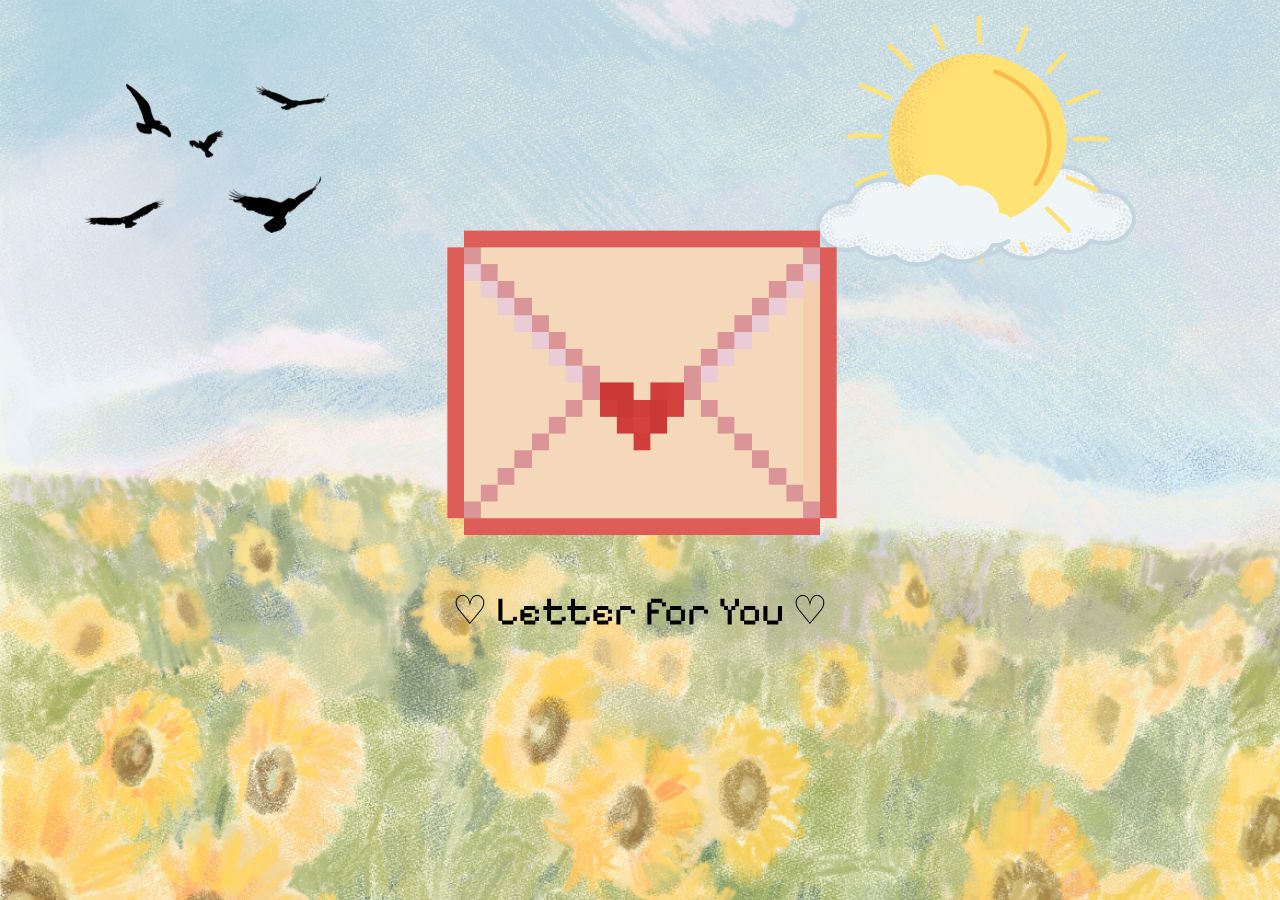
==== index.html @ 55071cb4 "Add files via upload" ====
<!doctype html>
<html lang="en">
  <head>
    <meta charset="UTF-8" />
    <link rel="stylesheet" href="style.css" />
    <title>Valentine Letter</title>
    <meta name="viewport" content="width=device-width, initial-scale=1.0" />

    <link rel="preconnect" href="https://fonts.googleapis.com" />
    <link rel="preconnect" href="https://fonts.gstatic.com" crossorigin />
    <link
      href="https://fonts.googleapis.com/css2?family=Aldrich&family=Pixelify+Sans:wght@400..700&display=swap"
      rel="stylesheet"
    />
    <title>Document</title>
  </head>
  <body>
    <!-- Envelope Screen -->
    <div id="envelope-container">
      <img src="envelope.png" alt="Envelope" id="envelope" />
      <p>♡ Letter for You ♡</p>
    </div>

    <!-- Letter Screen -->
    <div id="letter-container">
      <div class="letter-window">
        <h1 id="letter-title">Will you be my Bibi?</h1>

        <img src="cat_heart.gif" class="cat" id="letter-cat" />

        <div class="buttons" id="letter-buttons">
          <img src="yes.png" class="btn yes-btn" alt="Yes" />

          <div class="no-wrapper">
            <img src="no.png" class="btn no-btn" alt="No" />
          </div>
        </div>

        <p id="final-text" class="final-text" style="display: none">
          <strong>Love U naa:</strong> ขอบคุณเธอที่เข้ามาเป็นเรื่องดีๆในชีวิตเค้า ขอบคุณที่ทำให้เค้ามีความสุขในทุกๆวัน 
          ทำให้เค้าได้ยิ้ม ทำให้เค้าได้หัวเราะ อยู่กับเค้าไปนานๆนะ
        </p>
        <audio id="loveSong" src="loveubibi.mp3"></audio>

      </div>
    </div>
    <script src="script.js"></script>
  </body>
</html>
---- style.css ----
body {
    margin: 0;
    height: 100vh;
    display: flex;
    justify-content: center;
    align-items: center;
    background-image: url("sunflower.png");
    font-family: "Pixelify Sans", sans-serif;
}

/* Envelope Screen */
#envelope-container {
    text-align: center;
    cursor:pointer;
}

@keyframes pulse {
    0% {
        transform:scale(1);
    }
    50% {
        transform: scale(1.1);
    }
    100% {
        transform: scale(1);
    }
}

#envelope{
    width: 400px;
    animation: pulse 1.5s infinite;
    cursor: pointer;
}

#letter-container{
    display: none;
    position:fixed;
    inset: 0;
    justify-content: center;
    align-items: center;
}

.letter-window{
    width: 90vw;
    max-width: 800px;
    aspect-ratio: 3/2;
    padding: 20px 20px 0 20px;
    display: flex;
    flex-direction: column;
    justify-content: center;
    align-items: center;
    text-align: center;
    background-image: url("willu.png");
    background-size: contain;
    background-repeat: no-repeat;
    background-position: center;
    border-radius: 12px;
    gap: 1px;
    padding-top: 180px;
    margin-top: 50px;
    transform: scale(1.2);
    opacity: 0;
    transition: transform 0.6s ease, opacity 0.6s ease;
}

.letter-window.open {
    transform: scale(1);
    opacity: 1;
}

h1 {
    font-size: 30px;
    margin:0;
}

p {
    font-size: 40px;
}

/* Cat */

.cat {
    width: 250px;
    margin: 10px 0;
    transition: width 0.4s ease;
}

.letter-window.final .cat {
    width: 180px;
    margin-top: 40px;
}

/* buttons */
.buttons {
    display: flex;
    justify-content: center;
    gap: 30px;
    position: relative;
}

.no-wrapper{
    position:relative;
}

.btn {
    width: 120px;
    cursor: pointer;
    user-select: none;
}

.yes-btn,
.no-btn {
width: 120px;
margin-top: 20px;
height: auto;
display: inline-block;
}

.yes-btn {
    position: relative;
    margin-top: 20px;
    z-index: 2;
    transform-origin: center center;
    transition: transform 0.3s ease;
}

.no-btn {
    z-index: 1;
    position: relative;
    transition: transform 0.15s ease;
}

.final-text{
    font-size: 22px;
    margin-top: 80px;
    line-height: 1.4;
    text-align: center;
    display: inline-block;
    padding: 10px 20px;
    background-color: rgba(255,240,240,0.5);
    border-radius: 12px;
}
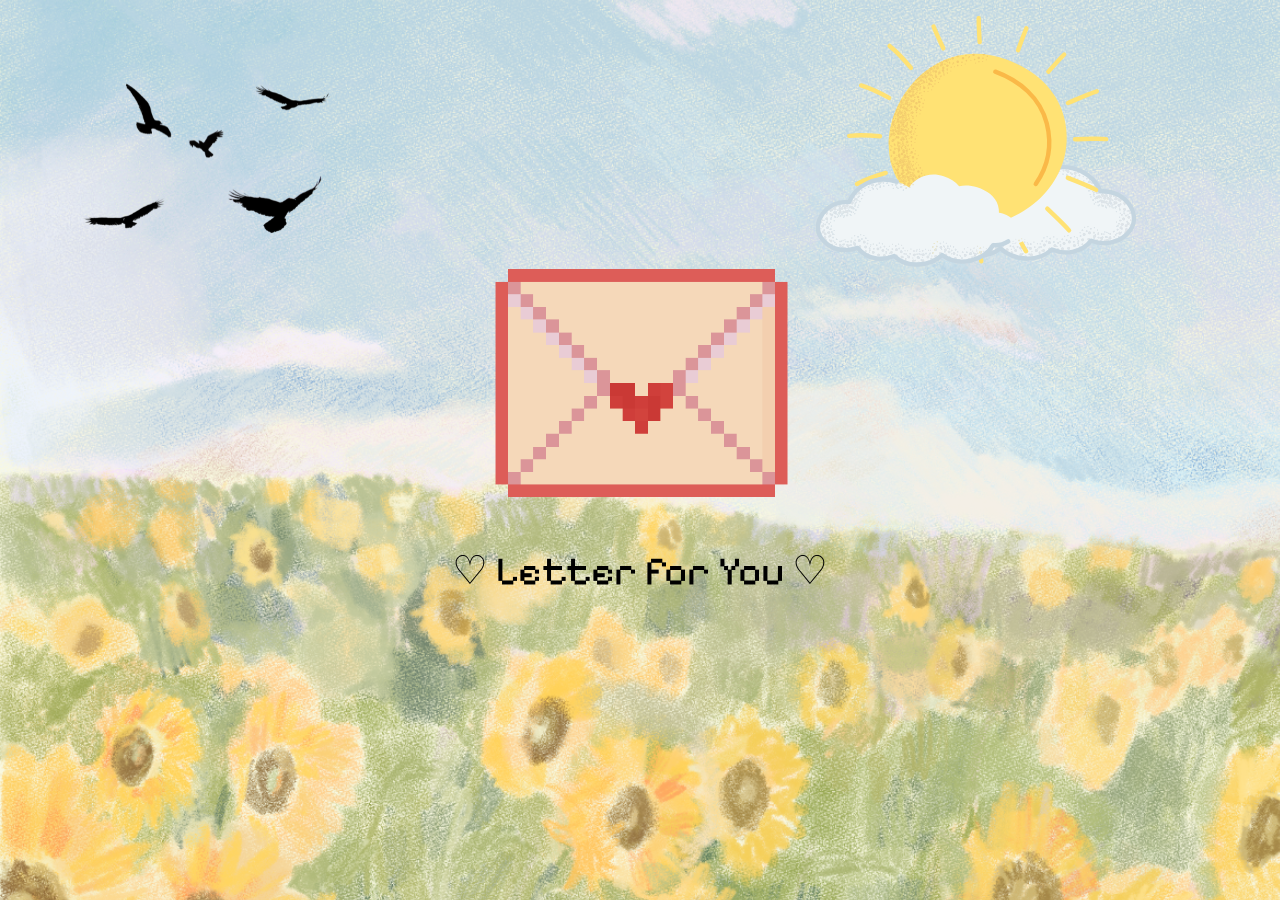
==== commit 555f8133: "Add files via upload" ====
--- a/index.html
+++ b/index.html
@@ -3,7 +3,7 @@
   <head>
     <meta charset="UTF-8" />
     <link rel="stylesheet" href="style.css" />
-    <title>Valentine Letter</title>
+    <title>Will U be my Bibi?</title>
     <meta name="viewport" content="width=device-width, initial-scale=1.0" />
 
     <link rel="preconnect" href="https://fonts.googleapis.com" />
@@ -38,10 +38,10 @@
 
         <p id="final-text" class="final-text" style="display: none">
           <strong>Love U naa:</strong> ขอบคุณเธอที่เข้ามาเป็นเรื่องดีๆในชีวิตเค้า ขอบคุณที่ทำให้เค้ามีความสุขในทุกๆวัน 
-          ทำให้เค้าได้ยิ้ม ทำให้เค้าได้หัวเราะ อยู่กับเค้าไปนานๆนะ
+          ทำให้เค้าได้ยิ้ม ทำให้เค้าได้หัวเราะ เค้าอาจจะไม่ได้เก่งเรื่องความรักมาก แต่เค้าจะตั้งใจรักเธอให้ดีที่สุด 
         </p>
         <audio id="loveSong" src="loveubibi.mp3"></audio>
-
+        
       </div>
     </div>
     <script src="script.js"></script>
--- a/style.css
+++ b/style.css
@@ -27,7 +27,7 @@
 }
 
 #envelope{
-    width: 400px;
+    width: 300px;
     animation: pulse 1.5s infinite;
     cursor: pointer;
 }
@@ -50,7 +50,6 @@
     justify-content: center;
     align-items: center;
     text-align: center;
-    background-image: url("willu.png");
     background-size: contain;
     background-repeat: no-repeat;
     background-position: center;
@@ -110,15 +109,13 @@
 
 .yes-btn,
 .no-btn {
-width: 120px;
-margin-top: 20px;
+width: 100px;
 height: auto;
 display: inline-block;
 }
 
 .yes-btn {
     position: relative;
-    margin-top: 20px;
     z-index: 2;
     transform-origin: center center;
     transition: transform 0.3s ease;
@@ -128,11 +125,11 @@
     z-index: 1;
     position: relative;
     transition: transform 0.15s ease;
+    display: flex;
 }
 
 .final-text{
     font-size: 22px;
-    margin-top: 80px;
     line-height: 1.4;
     text-align: center;
     display: inline-block;
@@ -140,4 +137,3 @@
     background-color: rgba(255,240,240,0.5);
     border-radius: 12px;
 }
-
